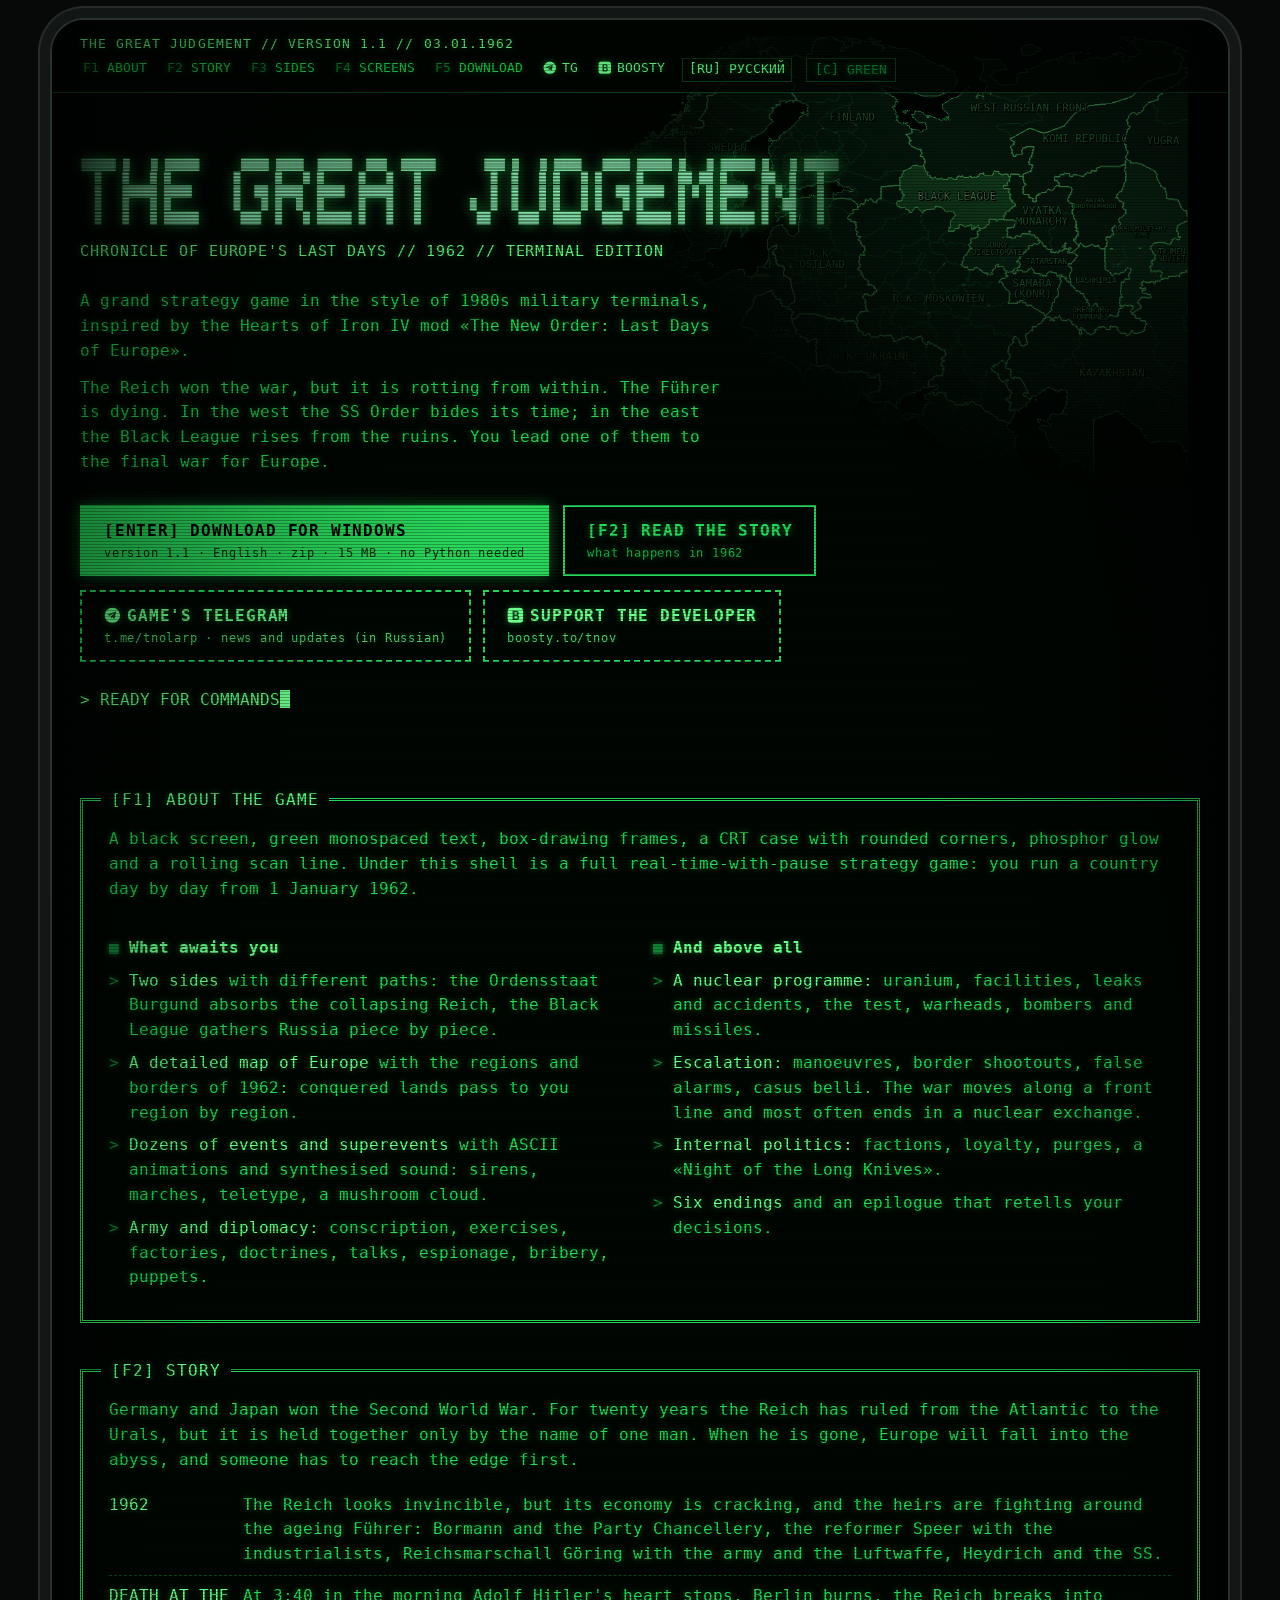
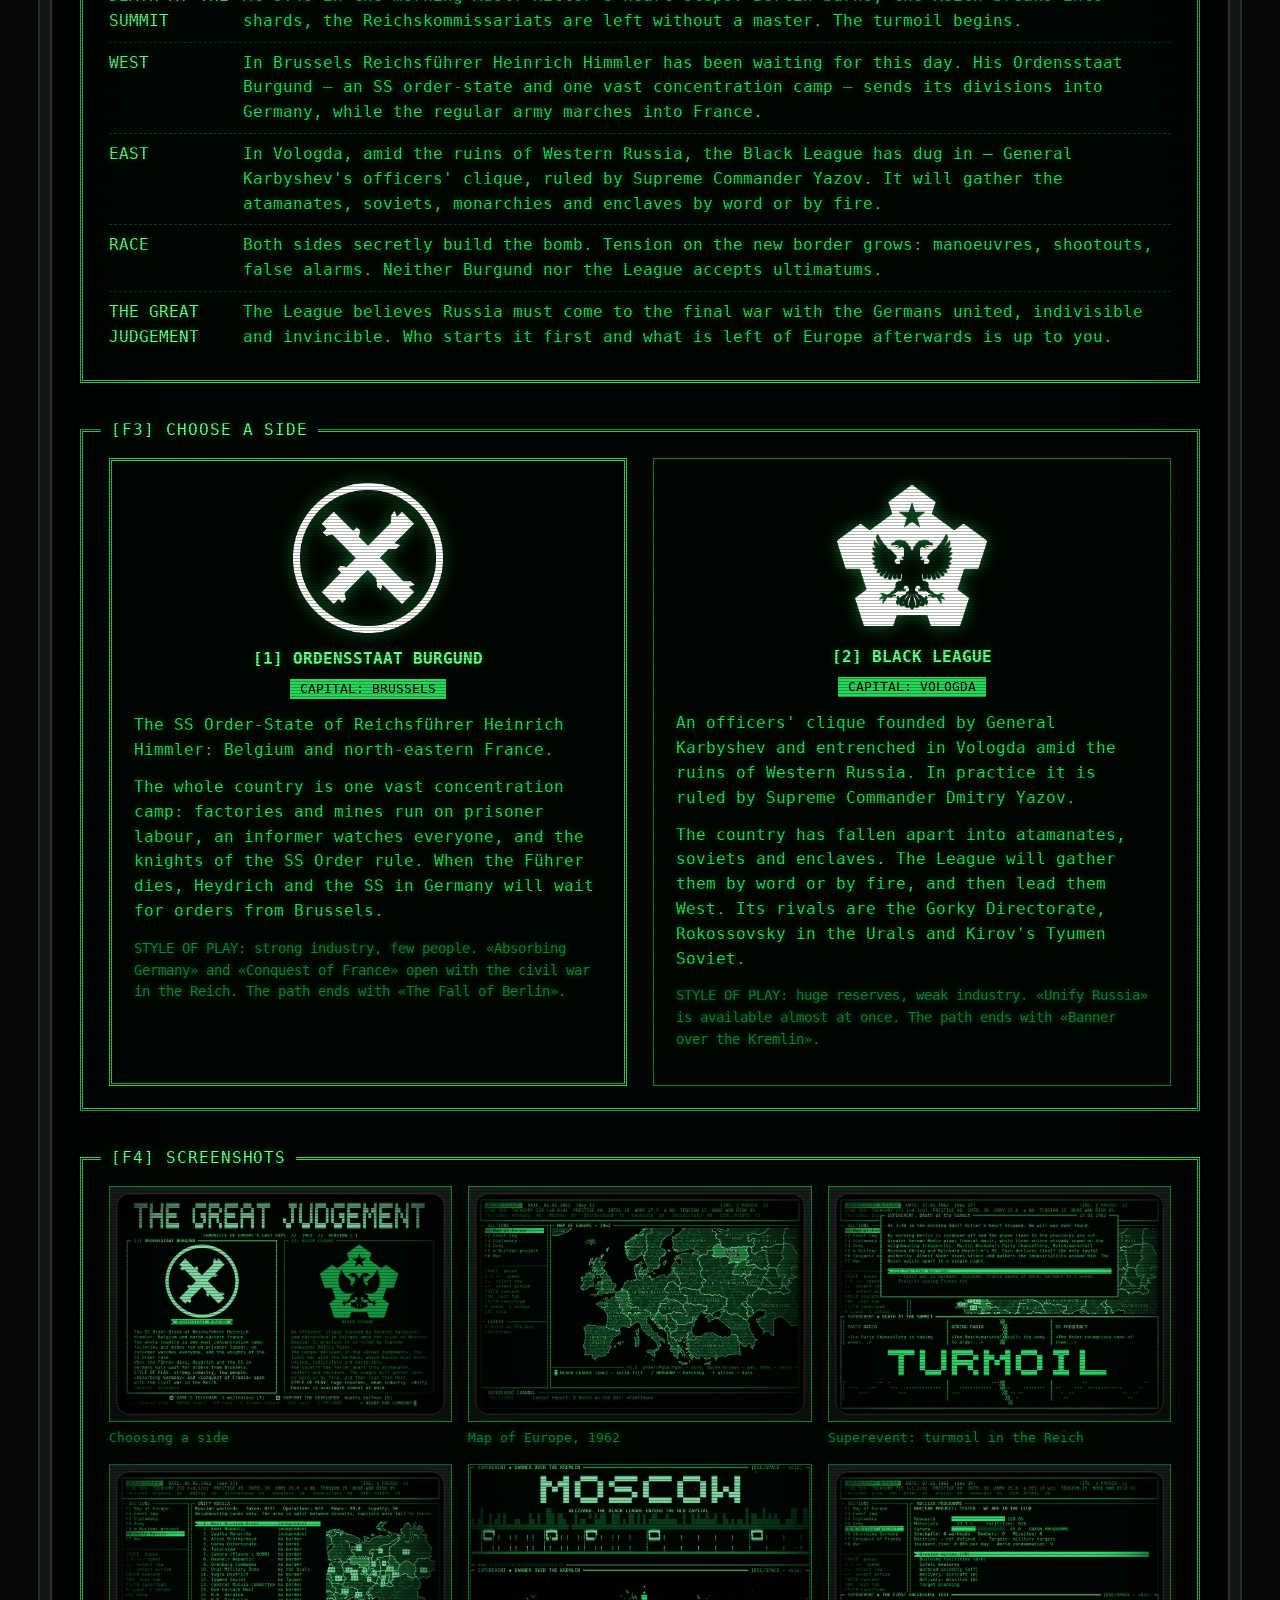
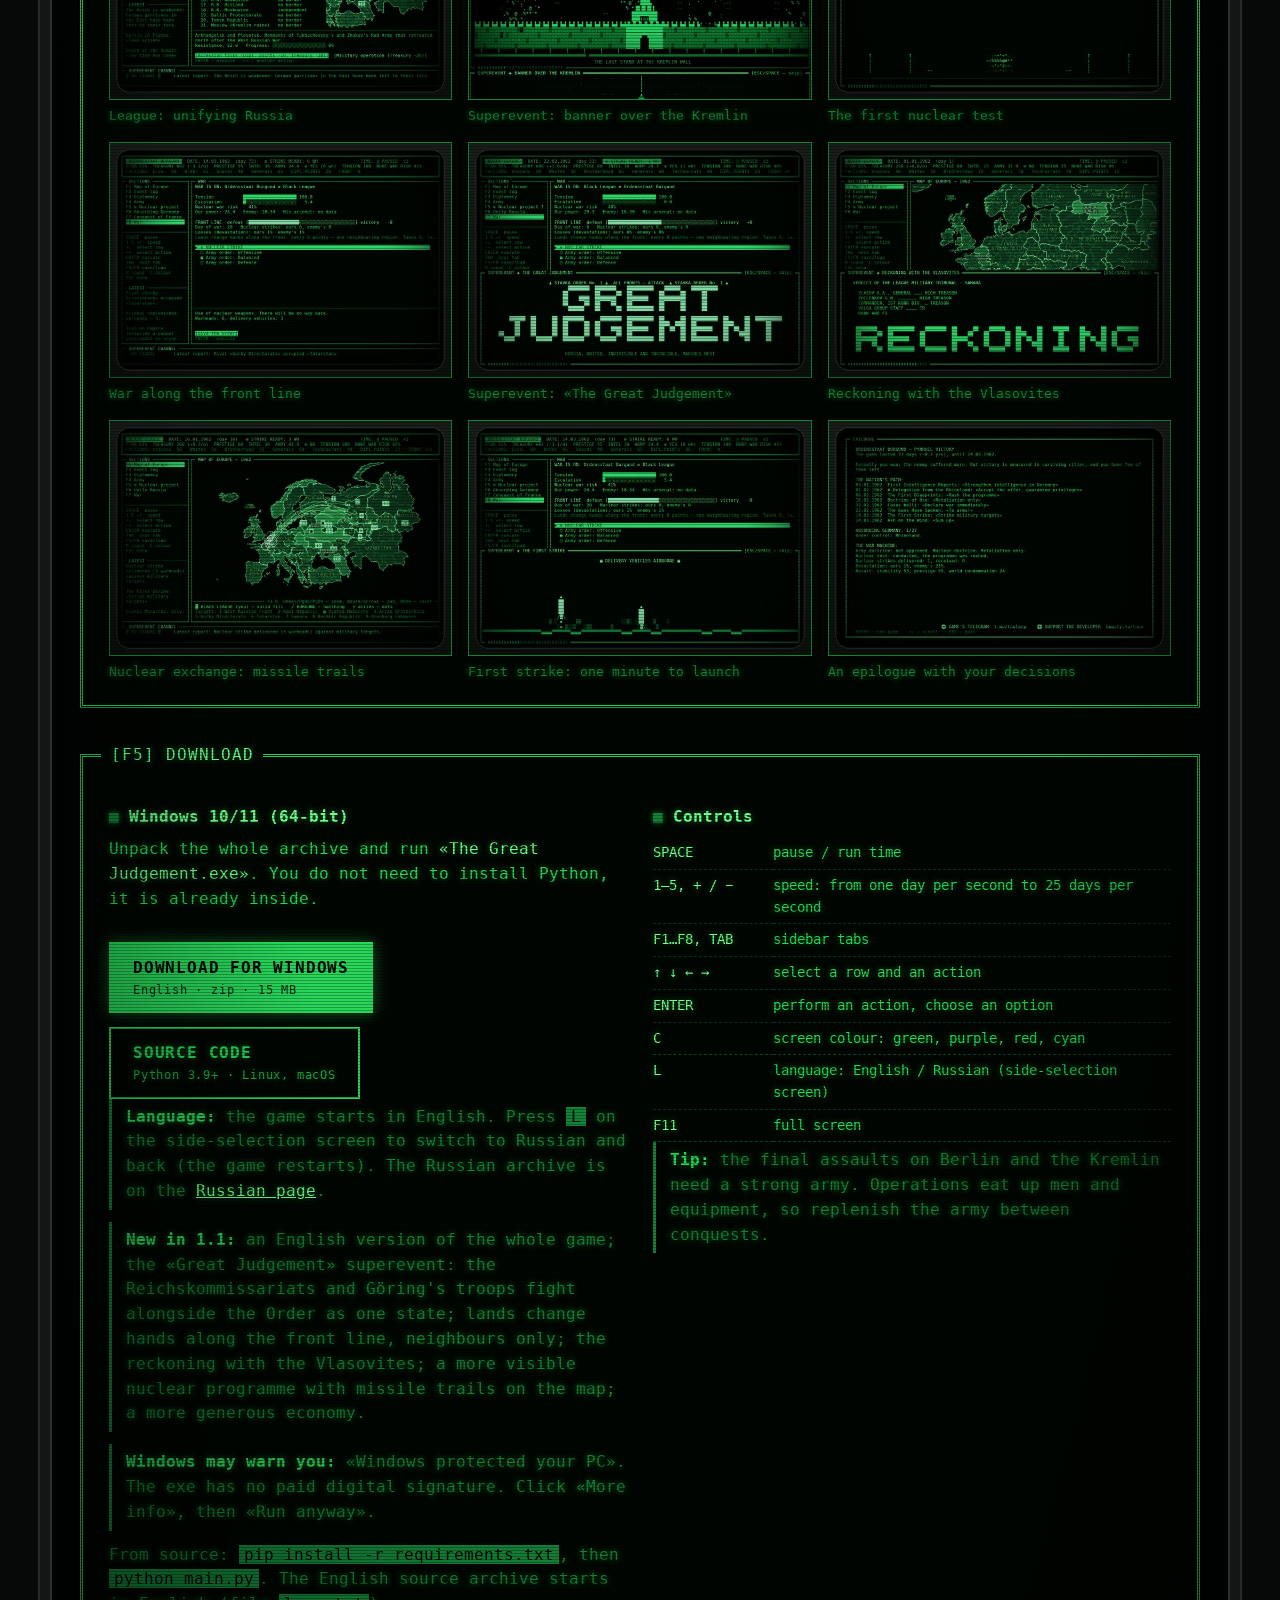
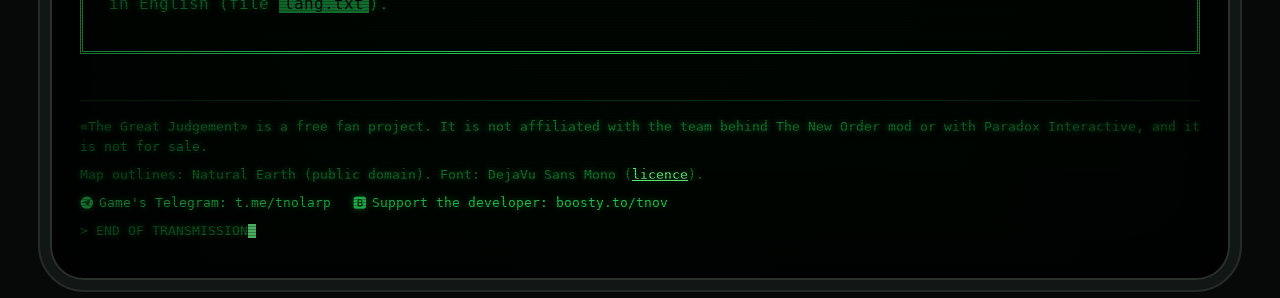
==== en/index.html @ b4dd10b9 "Английская версия 1.1: страница /en/, архивы The Great Judgement, переключатель RU/EN Co-Authored-By" ====
<!doctype html>
<html lang="en">
<head>
<meta charset="utf-8">
<meta name="viewport" content="width=device-width, initial-scale=1">
<title>The Great Judgement — a strategy game inspired by TNO</title>
<meta name="description" content="«The Great Judgement» is a free grand strategy game in the style of 1980s military terminals, inspired by the mod The New Order. 1962: the Ordensstaat Burgund against the Black League.">
<meta property="og:title" content="The Great Judgement — chronicle of Europe's last days">
<meta property="og:description" content="A free terminal strategy game inspired by TNO: Burgund against the Black League, civil war in the Reich, a nuclear race, 6 endings.">
<meta property="og:image" content="img/shots/select.jpg">
<meta name="theme-color" content="#000602">
<link rel="alternate" hreflang="ru" href="https://velikiy-sud.github.io/">
<link rel="alternate" hreflang="en" href="https://velikiy-sud.github.io/en/">
<link rel="icon" type="image/png" href="../img/icon.png">
<link rel="preload" href="../fonts/DejaVuSansMono.woff2" as="font" type="font/woff2" crossorigin>
<link rel="stylesheet" href="../style.css">
</head>
<body>
<div class="crt">

  <figure class="map-corner" aria-hidden="true">
    <img src="img/europe.png" alt="" width="1100" height="820">
  </figure>

  <header class="status">
    <span class="left">THE GREAT JUDGEMENT // VERSION 1.1 // <span id="clock">01.01.1962</span></span>
    <nav>
      <a href="#about"><b>F1</b> ABOUT</a>
      <a href="#story"><b>F2</b> STORY</a>
      <a href="#sides"><b>F3</b> SIDES</a>
      <a href="#shots"><b>F4</b> SCREENS</a>
      <a href="#download"><b>F5</b> DOWNLOAD</a>
      <a class="social" href="https://t.me/tnolarp" target="_blank" rel="noopener"><svg class="ico" viewBox="0 0 24 24" aria-hidden="true"><path fill="currentColor" d="M12 1a11 11 0 1 0 0 22 11 11 0 0 0 0-22Zm5.1 6.6-1.8 8.6c-.1.6-.5.8-1 .5l-2.8-2.1-1.3 1.3c-.2.2-.3.3-.6.3l.2-2.9 5.3-4.8c.2-.2 0-.3-.3-.1l-6.6 4.1-2.8-.9c-.6-.2-.6-.6.1-.9l11-4.2c.5-.2 1 .1.6 1.1Z"/></svg>TG</a>
      <a class="social" href="https://boosty.to/tnov" target="_blank" rel="noopener"><svg class="ico" viewBox="0 0 24 24" aria-hidden="true"><path fill="currentColor" fill-rule="evenodd" d="M6 1h12a5 5 0 0 1 5 5v12a5 5 0 0 1-5 5H6a5 5 0 0 1-5-5V6a5 5 0 0 1 5-5Zm2 4.5v13h5.2c2.6 0 4.3-1.4 4.3-3.6 0-1.6-.9-2.7-2.4-3.1 1.1-.5 1.8-1.5 1.8-2.8 0-2.1-1.6-3.5-4.1-3.5H8Zm2.6 2.1h2.1c1.2 0 1.9.6 1.9 1.6s-.7 1.6-1.9 1.6h-2.1V7.6Zm0 5.2h2.4c1.4 0 2.1.6 2.1 1.8s-.8 1.8-2.1 1.8h-2.4v-3.6Z"/></svg>BOOSTY</a>
      <a class="lang" href="../" hreflang="ru" lang="ru">[RU] РУССКИЙ</a>
      <button class="theme-btn" id="theme" type="button" title="Phosphor colour (C key)">[C] GREEN</button>
    </nav>
  </header>

  <main>
    <section class="hero">
      <h1><img class="logo-en" src="img/logo.png" alt="THE GREAT JUDGEMENT" width="1094" height="99"></h1>
      <div class="sub">CHRONICLE OF EUROPE'S LAST DAYS // 1962 // TERMINAL EDITION</div>
      <p>A grand strategy game in the style of 1980s military terminals, inspired by the Hearts of Iron IV mod «The New Order: Last Days of Europe».</p>
      <p>The Reich won the war, but it is rotting from within. The Führer is dying. In the west the SS Order bides its time; in the east the Black League rises from the ruins. You lead one of them to the final war for Europe.</p>
      <div class="actions">
        <a class="btn" href="../download/the-great-judgement-1.1-windows.zip">[ENTER] DOWNLOAD FOR WINDOWS<small>version 1.1 · English · zip · 15 MB · no Python needed</small></a>
        <a class="btn ghost" href="#story">[F2] READ THE STORY<small>what happens in 1962</small></a>
      </div>
      <div class="links">
        <a class="btn link" href="https://t.me/tnolarp" target="_blank" rel="noopener"><svg class="ico" viewBox="0 0 24 24" aria-hidden="true"><path fill="currentColor" d="M12 1a11 11 0 1 0 0 22 11 11 0 0 0 0-22Zm5.1 6.6-1.8 8.6c-.1.6-.5.8-1 .5l-2.8-2.1-1.3 1.3c-.2.2-.3.3-.6.3l.2-2.9 5.3-4.8c.2-.2 0-.3-.3-.1l-6.6 4.1-2.8-.9c-.6-.2-.6-.6.1-.9l11-4.2c.5-.2 1 .1.6 1.1Z"/></svg>GAME'S TELEGRAM<small>t.me/tnolarp · news and updates (in Russian)</small></a>
        <a class="btn link" href="https://boosty.to/tnov" target="_blank" rel="noopener"><svg class="ico" viewBox="0 0 24 24" aria-hidden="true"><path fill="currentColor" fill-rule="evenodd" d="M6 1h12a5 5 0 0 1 5 5v12a5 5 0 0 1-5 5H6a5 5 0 0 1-5-5V6a5 5 0 0 1 5-5Zm2 4.5v13h5.2c2.6 0 4.3-1.4 4.3-3.6 0-1.6-.9-2.7-2.4-3.1 1.1-.5 1.8-1.5 1.8-2.8 0-2.1-1.6-3.5-4.1-3.5H8Zm2.6 2.1h2.1c1.2 0 1.9.6 1.9 1.6s-.7 1.6-1.9 1.6h-2.1V7.6Zm0 5.2h2.4c1.4 0 2.1.6 2.1 1.8s-.8 1.8-2.1 1.8h-2.4v-3.6Z"/></svg>SUPPORT THE DEVELOPER<small>boosty.to/tnov</small></a>
      </div>
      <div class="prompt">&gt; READY FOR COMMANDS<span class="cursor"></span></div>
    </section>

    <section class="win" id="about">
      <h2>[F1] ABOUT THE GAME</h2>
      <p>A black screen, green monospaced text, box-drawing frames, a CRT case with rounded corners, phosphor glow and a rolling scan line. Under this shell is a full real-time-with-pause strategy game: you run a country day by day from 1 January 1962.</p>
      <div class="cols">
        <div>
          <h3>What awaits you</h3>
          <ul class="term">
            <li><span class="bright">Two sides</span> with different paths: the Ordensstaat Burgund absorbs the collapsing Reich, the Black League gathers Russia piece by piece.</li>
            <li><span class="bright">A detailed map of Europe</span> with the regions and borders of 1962: conquered lands pass to you region by region.</li>
            <li><span class="bright">Dozens of events and superevents</span> with ASCII animations and synthesised sound: sirens, marches, teletype, a mushroom cloud.</li>
            <li><span class="bright">Army and diplomacy:</span> conscription, exercises, factories, doctrines, talks, espionage, bribery, puppets.</li>
          </ul>
        </div>
        <div>
          <h3>And above all</h3>
          <ul class="term">
            <li><span class="bright">A nuclear programme:</span> uranium, facilities, leaks and accidents, the test, warheads, bombers and missiles.</li>
            <li><span class="bright">Escalation:</span> manoeuvres, border shootouts, false alarms, casus belli. The war moves along a front line and most often ends in a nuclear exchange.</li>
            <li><span class="bright">Internal politics:</span> factions, loyalty, purges, a «Night of the Long Knives».</li>
            <li><span class="bright">Six endings</span> and an epilogue that retells your decisions.</li>
          </ul>
        </div>
      </div>
    </section>

    <section class="win" id="story">
      <h2>[F2] STORY</h2>
      <p>Germany and Japan won the Second World War. For twenty years the Reich has ruled from the Atlantic to the Urals, but it is held together only by the name of one man. When he is gone, Europe will fall into the abyss, and someone has to reach the edge first.</p>
      <ol class="chronicle">
        <li><time>1962</time><span>The Reich looks invincible, but its economy is cracking, and the heirs are fighting around the ageing Führer: Bormann and the Party Chancellery, the reformer Speer with the industrialists, Reichsmarschall Göring with the army and the Luftwaffe, Heydrich and the SS.</span></li>
        <li><time>DEATH AT THE SUMMIT</time><span>At 3:40 in the morning Adolf Hitler's heart stops. Berlin burns, the Reich breaks into shards, the Reichskommissariats are left without a master. The turmoil begins.</span></li>
        <li><time>WEST</time><span>In Brussels Reichsführer Heinrich Himmler has been waiting for this day. His Ordensstaat Burgund — an SS order-state and one vast concentration camp — sends its divisions into Germany, while the regular army marches into France.</span></li>
        <li><time>EAST</time><span>In Vologda, amid the ruins of Western Russia, the Black League has dug in — General Karbyshev's officers' clique, ruled by Supreme Commander Yazov. It will gather the atamanates, soviets, monarchies and enclaves by word or by fire.</span></li>
        <li><time>RACE</time><span>Both sides secretly build the bomb. Tension on the new border grows: manoeuvres, shootouts, false alarms. Neither Burgund nor the League accepts ultimatums.</span></li>
        <li><time>THE GREAT JUDGEMENT</time><span>The League believes Russia must come to the final war with the Germans united, indivisible and invincible. Who starts it first and what is left of Europe afterwards is up to you.</span></li>
      </ol>
    </section>

    <section class="win" id="sides">
      <h2>[F3] CHOOSE A SIDE</h2>
      <div class="cols">
        <article class="side burgundy">
          <img src="../img/burgundy.png" alt="Emblem of the Ordensstaat Burgund" width="150" height="150">
          <h3>[1] ORDENSSTAAT BURGUND</h3>
          <span class="tag">CAPITAL: BRUSSELS</span>
          <p>The SS Order-State of Reichsführer Heinrich Himmler: Belgium and north-eastern France.</p>
          <p>The whole country is one vast concentration camp: factories and mines run on prisoner labour, an informer watches everyone, and the knights of the SS Order rule. When the Führer dies, Heydrich and the SS in Germany will wait for orders from Brussels.</p>
          <p class="meta">STYLE OF PLAY: strong industry, few people. «Absorbing Germany» and «Conquest of France» open with the civil war in the Reich. The path ends with «The Fall of Berlin».</p>
        </article>
        <article class="side league">
          <img src="../img/league.png" alt="Emblem of the Black League" width="150" height="150">
          <h3>[2] BLACK LEAGUE</h3>
          <span class="tag">CAPITAL: VOLOGDA</span>
          <p>An officers' clique founded by General Karbyshev and entrenched in Vologda amid the ruins of Western Russia. In practice it is ruled by Supreme Commander Dmitry Yazov.</p>
          <p>The country has fallen apart into atamanates, soviets and enclaves. The League will gather them by word or by fire, and then lead them West. Its rivals are the Gorky Directorate, Rokossovsky in the Urals and Kirov's Tyumen Soviet.</p>
          <p class="meta">STYLE OF PLAY: huge reserves, weak industry. «Unify Russia» is available almost at once. The path ends with «Banner over the Kremlin».</p>
        </article>
      </div>
    </section>

    <section class="win" id="shots">
      <h2>[F4] SCREENSHOTS</h2>
      <div class="gallery">
        <figure><a href="img/shots/select.jpg"><img src="img/shots/select_s.jpg" alt="Side selection screen" loading="lazy" width="640" height="439"></a><figcaption>Choosing a side</figcaption></figure>
        <figure><a href="img/shots/map.jpg"><img src="img/shots/map_s.jpg" alt="Map of Europe, 1962" loading="lazy" width="640" height="439"></a><figcaption>Map of Europe, 1962</figcaption></figure>
        <figure><a href="img/shots/smuta.jpg"><img src="img/shots/smuta_s.jpg" alt="Superevent «Death at the Summit»" loading="lazy" width="640" height="439"></a><figcaption>Superevent: turmoil in the Reich</figcaption></figure>
        <figure><a href="img/shots/unification.jpg"><img src="img/shots/unification_s.jpg" alt="Unifying Russia" loading="lazy" width="640" height="439"></a><figcaption>League: unifying Russia</figcaption></figure>
        <figure><a href="img/shots/kremlin.jpg"><img src="img/shots/kremlin_s.jpg" alt="Superevent «Banner over the Kremlin»" loading="lazy" width="640" height="965"></a><figcaption>Superevent: banner over the Kremlin</figcaption></figure>
        <figure><a href="img/shots/nuke.jpg"><img src="img/shots/nuke_s.jpg" alt="Nuclear test" loading="lazy" width="640" height="439"></a><figcaption>The first nuclear test</figcaption></figure>
        <figure><a href="img/shots/front.jpg"><img src="img/shots/front_s.jpg" alt="War along the front line" loading="lazy" width="640" height="439"></a><figcaption>War along the front line</figcaption></figure>
        <figure><a href="img/shots/judgement.jpg"><img src="img/shots/judgement_s.jpg" alt="Superevent «The Great Judgement»" loading="lazy" width="640" height="439"></a><figcaption>Superevent: «The Great Judgement»</figcaption></figure>
        <figure><a href="img/shots/vlasov.jpg"><img src="img/shots/vlasov_s.jpg" alt="Reckoning with the Vlasovites" loading="lazy" width="640" height="439"></a><figcaption>Reckoning with the Vlasovites</figcaption></figure>
        <figure><a href="img/shots/trails.jpg"><img src="img/shots/trails_s.jpg" alt="Missile trails on the map" loading="lazy" width="640" height="439"></a><figcaption>Nuclear exchange: missile trails</figcaption></figure>
        <figure><a href="img/shots/launch.jpg"><img src="img/shots/launch_s.jpg" alt="Countdown before launch" loading="lazy" width="640" height="439"></a><figcaption>First strike: one minute to launch</figcaption></figure>
        <figure><a href="img/shots/epilogue.jpg"><img src="img/shots/epilogue_s.jpg" alt="Epilogue of a game" loading="lazy" width="640" height="439"></a><figcaption>An epilogue with your decisions</figcaption></figure>
      </div>
    </section>

    <section class="win" id="download">
      <h2>[F5] DOWNLOAD</h2>
      <div class="cols">
        <div>
          <h3>Windows 10/11 (64-bit)</h3>
          <p>Unpack the whole archive and run <span class="bright">«The Great Judgement.exe»</span>. You do not need to install Python, it is already inside.</p>
          <div class="actions">
            <a class="btn" href="../download/the-great-judgement-1.1-windows.zip">DOWNLOAD FOR WINDOWS<small>English · zip · 15 MB</small></a>
            <a class="btn ghost" href="../download/the-great-judgement-1.1-source.zip">SOURCE CODE<small>Python 3.9+ · Linux, macOS</small></a>
          </div>
          <p class="note"><b>Language:</b> the game starts in English. Press <kbd>L</kbd> on the side-selection screen to switch to Russian and back (the game restarts). The Russian archive is on the <a href="../#download" hreflang="ru">Russian page</a>.</p>
          <p class="note"><b>New in 1.1:</b> an English version of the whole game; the «Great Judgement» superevent: the Reichskommissariats and Göring's troops fight alongside the Order as one state; lands change hands along the front line, neighbours only; the reckoning with the Vlasovites; a more visible nuclear programme with missile trails on the map; a more generous economy.</p>
          <p class="note"><b>Windows may warn you:</b> «Windows protected your PC». The exe has no paid digital signature. Click «More info», then «Run anyway».</p>
          <p class="dim">From source: <kbd>pip install -r requirements.txt</kbd>, then <kbd>python main.py</kbd>. The English source archive starts in English (file <kbd>lang.txt</kbd>).</p>
        </div>
        <div>
          <h3>Controls</h3>
          <table class="keys">
            <tr><td>SPACE</td><td>pause / run time</td></tr>
            <tr><td>1–5, + / −</td><td>speed: from one day per second to 25 days per second</td></tr>
            <tr><td>F1…F8, TAB</td><td>sidebar tabs</td></tr>
            <tr><td>↑ ↓  ← →</td><td>select a row and an action</td></tr>
            <tr><td>ENTER</td><td>perform an action, choose an option</td></tr>
            <tr><td>C</td><td>screen colour: green, purple, red, cyan</td></tr>
            <tr><td>L</td><td>language: English / Russian (side-selection screen)</td></tr>
            <tr><td>F11</td><td>full screen</td></tr>
          </table>
          <p class="note"><b>Tip:</b> the final assaults on Berlin and the Kremlin need a strong army. Operations eat up men and equipment, so replenish the army between conquests.</p>
        </div>
      </div>
    </section>
  </main>

  <footer>
    <p>«The Great Judgement» is a free fan project. It is not affiliated with the team behind The New Order mod or with Paradox Interactive, and it is not for sale.</p>
    <p>Map outlines: Natural Earth (public domain). Font: DejaVu Sans Mono (<a href="../fonts/LICENSE-DejaVu.txt">licence</a>).</p>
    <p class="foot-links"><a class="social" href="https://t.me/tnolarp" target="_blank" rel="noopener"><svg class="ico" viewBox="0 0 24 24" aria-hidden="true"><path fill="currentColor" d="M12 1a11 11 0 1 0 0 22 11 11 0 0 0 0-22Zm5.1 6.6-1.8 8.6c-.1.6-.5.8-1 .5l-2.8-2.1-1.3 1.3c-.2.2-.3.3-.6.3l.2-2.9 5.3-4.8c.2-.2 0-.3-.3-.1l-6.6 4.1-2.8-.9c-.6-.2-.6-.6.1-.9l11-4.2c.5-.2 1 .1.6 1.1Z"/></svg>Game's Telegram: t.me/tnolarp</a> <a class="social" href="https://boosty.to/tnov" target="_blank" rel="noopener"><svg class="ico" viewBox="0 0 24 24" aria-hidden="true"><path fill="currentColor" fill-rule="evenodd" d="M6 1h12a5 5 0 0 1 5 5v12a5 5 0 0 1-5 5H6a5 5 0 0 1-5-5V6a5 5 0 0 1 5-5Zm2 4.5v13h5.2c2.6 0 4.3-1.4 4.3-3.6 0-1.6-.9-2.7-2.4-3.1 1.1-.5 1.8-1.5 1.8-2.8 0-2.1-1.6-3.5-4.1-3.5H8Zm2.6 2.1h2.1c1.2 0 1.9.6 1.9 1.6s-.7 1.6-1.9 1.6h-2.1V7.6Zm0 5.2h2.4c1.4 0 2.1.6 2.1 1.8s-.8 1.8-2.1 1.8h-2.4v-3.6Z"/></svg>Support the developer: boosty.to/tnov</a></p>
    <p>&gt; END OF TRANSMISSION<span class="cursor"></span></p>
  </footer>
</div>

<dialog class="viewer" id="viewer"><button type="button" id="viewer-close">[ESC] CLOSE</button><img id="viewer-img" alt=""></dialog>

<script>
(function () {
  // Phosphor colour, like the C key in the game
  var themes = [["green", "GREEN"], ["purple", "PURPLE"], ["red", "RED"], ["blue", "CYAN"]];
  var btn = document.getElementById("theme");
  var i = 0;
  try { i = Math.max(0, themes.findIndex(function (t) { return t[0] === localStorage.getItem("theme"); })); } catch (e) {}
  function apply() {
    document.documentElement.setAttribute("data-theme", themes[i][0]);
    btn.textContent = "[C] " + themes[i][1];
    try { localStorage.setItem("theme", themes[i][0]); } catch (e) {}
  }
  function next() { i = (i + 1) % themes.length; apply(); }
  apply();
  btn.addEventListener("click", next);
  document.addEventListener("keydown", function (e) {
    if (e.ctrlKey || e.metaKey || e.altKey || /input|textarea/i.test(e.target.tagName)) return;
    if (e.code === "KeyC") next();
  });

  // Game clock in the status bar: one day per second, like speed 1
  var clock = document.getElementById("clock");
  var d = new Date(1962, 0, 1);
  setInterval(function () {
    d.setDate(d.getDate() + 1);
    clock.textContent = String(d.getDate()).padStart(2, "0") + "." + String(d.getMonth() + 1).padStart(2, "0") + "." + d.getFullYear();
  }, 1000);

  // Screenshot viewer
  var dlg = document.getElementById("viewer");
  var img = document.getElementById("viewer-img");
  if (dlg.showModal) {
    document.querySelectorAll(".gallery a").forEach(function (a) {
      a.addEventListener("click", function (e) {
        e.preventDefault();
        img.src = a.getAttribute("href");
        img.alt = a.querySelector("img").alt;
        dlg.showModal();
      });
    });
    document.getElementById("viewer-close").addEventListener("click", function () { dlg.close(); });
    dlg.addEventListener("click", function (e) { if (e.target === dlg) dlg.close(); });
  }
})();
</script>
</body>
</html>
---- style.css ----
/* Великий суд — сайт в стиле терминала игры. Цвета взяты из game/config.py */
@font-face {
  font-family: "DejaVu Sans Mono";
  src: url("fonts/DejaVuSansMono.woff2") format("woff2");
  font-weight: 400;
  font-display: swap;
}
@font-face {
  font-family: "DejaVu Sans Mono";
  src: url("fonts/DejaVuSansMono-Bold.woff2") format("woff2");
  font-weight: 700;
  font-display: swap;
}

:root {
  --bg: rgb(0, 6, 2);
  --bright: rgb(110, 255, 140);
  --normal: rgb(40, 215, 90);
  --dim: rgb(20, 130, 55);
  --faint: rgb(8, 65, 28);
  --bezel: #121614;
  --glow: 0 0 6px rgba(40, 215, 90, .55);
  color-scheme: dark;
}

/* Цвет люминофора, как клавиша C в игре: перекрашиваем весь кадр */
html[data-theme="purple"] { filter: hue-rotate(140deg) saturate(1.1); }
html[data-theme="red"]    { filter: hue-rotate(-125deg) saturate(1.2); }
html[data-theme="blue"]   { filter: hue-rotate(55deg) brightness(1.05); }
/* просмотрщик кадров рисуется в верхнем слое и не наследует фильтр страницы: повторяем его */
html[data-theme="purple"] dialog.viewer { filter: hue-rotate(140deg) saturate(1.1); }
html[data-theme="red"] dialog.viewer    { filter: hue-rotate(-125deg) saturate(1.2); }
html[data-theme="blue"] dialog.viewer   { filter: hue-rotate(55deg) brightness(1.05); }

* { box-sizing: border-box; }

html { background: #070908; scroll-behavior: smooth; }

body {
  margin: 0;
  background: #070908;
  color: var(--normal);
  font: 16px/1.55 "DejaVu Sans Mono", "Consolas", monospace;
  text-shadow: var(--glow);
  overflow-x: hidden;
}

::selection { background: var(--normal); color: var(--bg); text-shadow: none; }

a { color: var(--bright); }
a:hover { background: var(--normal); color: var(--bg); text-shadow: none; }

/* ---------- корпус кинескопа ---------- */
.crt {
  position: relative;
  max-width: 1180px;
  margin: 18px auto;
  padding: 0 28px 28px;
  background: var(--bg);
  border: 2px solid #2a302c;
  border-radius: 34px;
  box-shadow: 0 0 0 10px var(--bezel), 0 0 0 12px #262b28, inset 0 0 90px rgba(0, 0, 0, .9);
  overflow: hidden;
  isolation: isolate;
}

/* скан-линии, виньетка и бегущая полоса развёртки */
.crt::before {
  content: "";
  position: absolute;
  inset: 0;
  pointer-events: none;
  z-index: 50;
  background:
    repeating-linear-gradient(to bottom, rgba(0, 0, 0, 0) 0 2px, rgba(0, 0, 0, .28) 2px 3px),
    radial-gradient(ellipse at center, rgba(0, 0, 0, 0) 60%, rgba(0, 0, 0, .55) 100%);
}
.crt::after {
  content: "";
  position: absolute;
  left: 0; right: 0;
  height: 140px;
  top: -140px;
  pointer-events: none;
  z-index: 51;
  background: linear-gradient(to bottom, rgba(110, 255, 140, 0), rgba(110, 255, 140, .05), rgba(110, 255, 140, 0));
  animation: sweep 7s linear infinite;
}
@keyframes sweep { to { top: 100%; } }

/* ---------- карта Европы в углу ---------- */
.map-corner {
  position: absolute;
  top: 0;
  right: 0;
  width: min(62%, 720px);
  z-index: -1;
  opacity: .62;
  pointer-events: none;
  -webkit-mask-image: radial-gradient(ellipse 85% 85% at 100% 0%, #000 45%, transparent 100%);
          mask-image: radial-gradient(ellipse 85% 85% at 100% 0%, #000 45%, transparent 100%);
}
.map-corner img { display: block; width: 100%; height: auto; }

/* ---------- верхняя строка состояния ---------- */
.status {
  display: flex;
  flex-wrap: wrap;
  gap: 4px 18px;
  align-items: center;
  justify-content: space-between;
  margin: 0 -28px;
  padding: 14px 28px 10px;
  border-bottom: 1px solid var(--faint);
  background: rgba(0, 6, 2, .82);
  font-size: 13px;
  position: sticky;
  top: 0;
  z-index: 40;
}
.status .left { color: var(--bright); letter-spacing: .08em; }
.status nav { display: flex; flex-wrap: wrap; gap: 2px 14px; }
.status nav a { color: var(--normal); text-decoration: none; padding: 0 3px; }
.status nav a b { color: var(--dim); font-weight: 400; }
.status nav a:hover b { color: var(--bg); }
.theme-btn {
  font: inherit;
  color: var(--dim);
  background: none;
  border: 1px solid var(--faint);
  padding: 1px 8px;
  cursor: pointer;
  text-shadow: inherit;
}
.theme-btn:hover { color: var(--bg); background: var(--normal); }

/* ---------- шапка ---------- */
.hero { padding: 64px 0 40px; max-width: 760px; }
.hero h1 { margin: 0; line-height: 0; }
.hero h1 img {
  width: min(100%, 637px);
  height: auto;
  filter: drop-shadow(0 0 6px rgba(40, 215, 90, .6));
}
.hero .sub { color: var(--bright); letter-spacing: .06em; margin: 14px 0 26px; font-size: 15px; }
.hero p { margin: 0 0 12px; max-width: 64ch; }
.prompt { color: var(--bright); margin-top: 26px; }
.cursor { display: inline-block; width: .6em; height: 1.1em; vertical-align: -3px; background: var(--bright); animation: blink 1s steps(1) infinite; }
@keyframes blink { 50% { opacity: 0; } }

/* ---------- кнопки ---------- */
.actions { display: flex; flex-wrap: wrap; gap: 14px; margin-top: 30px; }
.btn {
  display: inline-block;
  padding: 12px 22px;
  border: 2px solid var(--normal);
  color: var(--bg);
  background: var(--normal);
  text-decoration: none;
  font-weight: 700;
  letter-spacing: .05em;
  text-shadow: none;
  box-shadow: 0 0 14px rgba(40, 215, 90, .45);
}
.btn small { display: block; font-weight: 400; font-size: 12px; opacity: .8; }
.btn:hover { background: var(--bright); border-color: var(--bright); color: var(--bg); }
.btn.ghost { background: transparent; color: var(--normal); box-shadow: none; text-shadow: var(--glow); }
.btn.ghost:hover { background: var(--normal); color: var(--bg); text-shadow: none; }

/* ---------- окна в рамке ---------- */
.win {
  position: relative;
  margin: 46px 0 0;
  padding: 26px 26px 22px;
  border: 3px double var(--normal);
  background: rgba(0, 6, 2, .88);
  scroll-margin-top: 70px;
}
.win > h2 {
  position: absolute;
  top: -0.85em;
  left: 18px;
  margin: 0;
  padding: 0 10px;
  font-size: 16px;
  font-weight: 400;
  color: var(--bright);
  background: var(--bg);
  letter-spacing: .06em;
}
.win h3 { margin: 22px 0 8px; font-size: 16px; color: var(--bright); }
.win h3::before { content: "■ "; color: var(--dim); }
.win p { margin: 0 0 12px; }
.dim { color: var(--dim); }
.bright { color: var(--bright); }

.cols { display: grid; grid-template-columns: 1fr 1fr; gap: 26px; }

ul.term { list-style: none; margin: 0; padding: 0; }
ul.term li { position: relative; padding-left: 2ch; margin-bottom: 8px; }
ul.term li::before { content: ">"; position: absolute; left: 0; color: var(--dim); }

/* сюжет: хроника по датам */
.chronicle { margin: 0; padding: 0; list-style: none; }
.chronicle li { display: grid; grid-template-columns: 12ch 1fr; gap: 14px; padding: 8px 0; border-bottom: 1px dashed var(--faint); }
.chronicle li:last-child { border-bottom: 0; }
.chronicle time { color: var(--bright); }

/* стороны */
.side { border: 1px solid var(--dim); padding: 22px; }
.side.burgundy { border-style: double; border-width: 3px; border-color: var(--normal); }
.side img { display: block; width: 150px; height: 150px; object-fit: contain; margin: 0 auto 14px; filter: drop-shadow(0 0 8px rgba(40, 215, 90, .5)); }
.side h3 { text-align: center; margin: 0 0 14px; }
.side h3::before { content: none; }
.side .tag { display: block; width: max-content; margin: -6px auto 14px; padding: 0 10px; background: var(--normal); color: var(--bg); text-shadow: none; font-size: 13px; }
.side .meta { color: var(--dim); font-size: 14px; margin-top: 14px; }

/* кадры */
.gallery { display: grid; grid-template-columns: repeat(3, 1fr); gap: 16px; }
.gallery figure { margin: 0; }
.gallery a { display: block; border: 1px solid var(--dim); line-height: 0; }
.gallery a:hover { border-color: var(--bright); background: none; box-shadow: 0 0 12px rgba(40, 215, 90, .5); }
.gallery img { width: 100%; height: auto; aspect-ratio: 1280 / 878; object-fit: cover; object-position: top; }
.gallery figcaption { font-size: 13px; color: var(--dim); margin-top: 6px; }

/* таблица управления */
table.keys { border-collapse: collapse; width: 100%; font-size: 14px; }
table.keys td { padding: 5px 10px 5px 0; border-bottom: 1px dashed var(--faint); vertical-align: top; }
table.keys td:first-child { color: var(--bright); white-space: nowrap; width: 15ch; }
kbd { font: inherit; color: var(--bg); background: var(--dim); padding: 0 5px; text-shadow: none; }

.note { border-left: 3px solid var(--dim); padding: 6px 0 6px 14px; margin: 16px 0; color: var(--dim); }
.note b { color: var(--normal); }

footer { margin-top: 46px; padding-top: 16px; border-top: 1px solid var(--faint); font-size: 13px; color: var(--dim); }
footer p { margin: 0 0 8px; }

/* просмотр кадра */
dialog.viewer { padding: 0; border: 3px double var(--normal); background: var(--bg); max-width: 96vw; max-height: 94vh; overflow: auto; }
dialog.viewer::backdrop { background: rgba(0, 0, 0, .85); }
dialog.viewer img { display: block; max-width: 100%; height: auto; }
dialog.viewer button { position: sticky; top: 0; float: right; font: inherit; background: var(--normal); color: var(--bg); border: 0; padding: 4px 12px; cursor: pointer; }

@media (prefers-reduced-motion: reduce) {
  .crt::after, .cursor { animation: none; }
  html { scroll-behavior: auto; }
}

/* ---------- телефон ---------- */
@media (max-width: 860px) {
  .cols { grid-template-columns: 1fr; }
  .gallery { grid-template-columns: 1fr 1fr; }
}
@media (max-width: 600px) {
  body { font-size: 15px; }
  .crt { margin: 0; padding: 0 16px 20px; border-radius: 0; border: 0; box-shadow: none; }
  .status { margin: 0 -16px; padding: 10px 16px 8px; font-size: 12px; }
  .status .left { width: 100%; }
  .map-corner { width: 100%; opacity: .32; }
  .hero { padding: 40px 0 20px; }
  .win { padding: 22px 14px 16px; }
  .win > h2 { left: 10px; font-size: 14px; }
  .gallery { grid-template-columns: 1fr; }
  .chronicle li { grid-template-columns: 1fr; gap: 2px; }
  .btn { width: 100%; text-align: center; }
}

/* ссылки: ТГ игры и Boosty */
.ico { width: 1.05em; height: 1.05em; vertical-align: -0.17em; margin-right: .4em; filter: drop-shadow(0 0 3px rgba(40, 215, 90, .55)); }
.status nav a.social { color: var(--bright); }
.links { display: flex; flex-wrap: wrap; gap: 12px; margin-top: 14px; }
.btn.link { background: transparent; color: var(--bright); box-shadow: none; border-style: dashed; text-shadow: var(--glow); }
.btn.link:hover { background: var(--bright); color: var(--bg); text-shadow: none; }
.btn.link:hover .ico { filter: none; }
.foot-links { display: flex; flex-wrap: wrap; gap: 6px 22px; }
.foot-links a { color: var(--normal); text-decoration: none; }
.foot-links a:hover { color: var(--bright); text-decoration: underline; }

/* ---------- переключатель языка ---------- */
.status nav a.lang { color: var(--bright); border: 1px solid var(--faint); padding: 0 6px; }
.status nav a.lang:hover { color: var(--bg); background: var(--normal); }
.hero h1 img.logo-en { width: min(100%, 760px); }
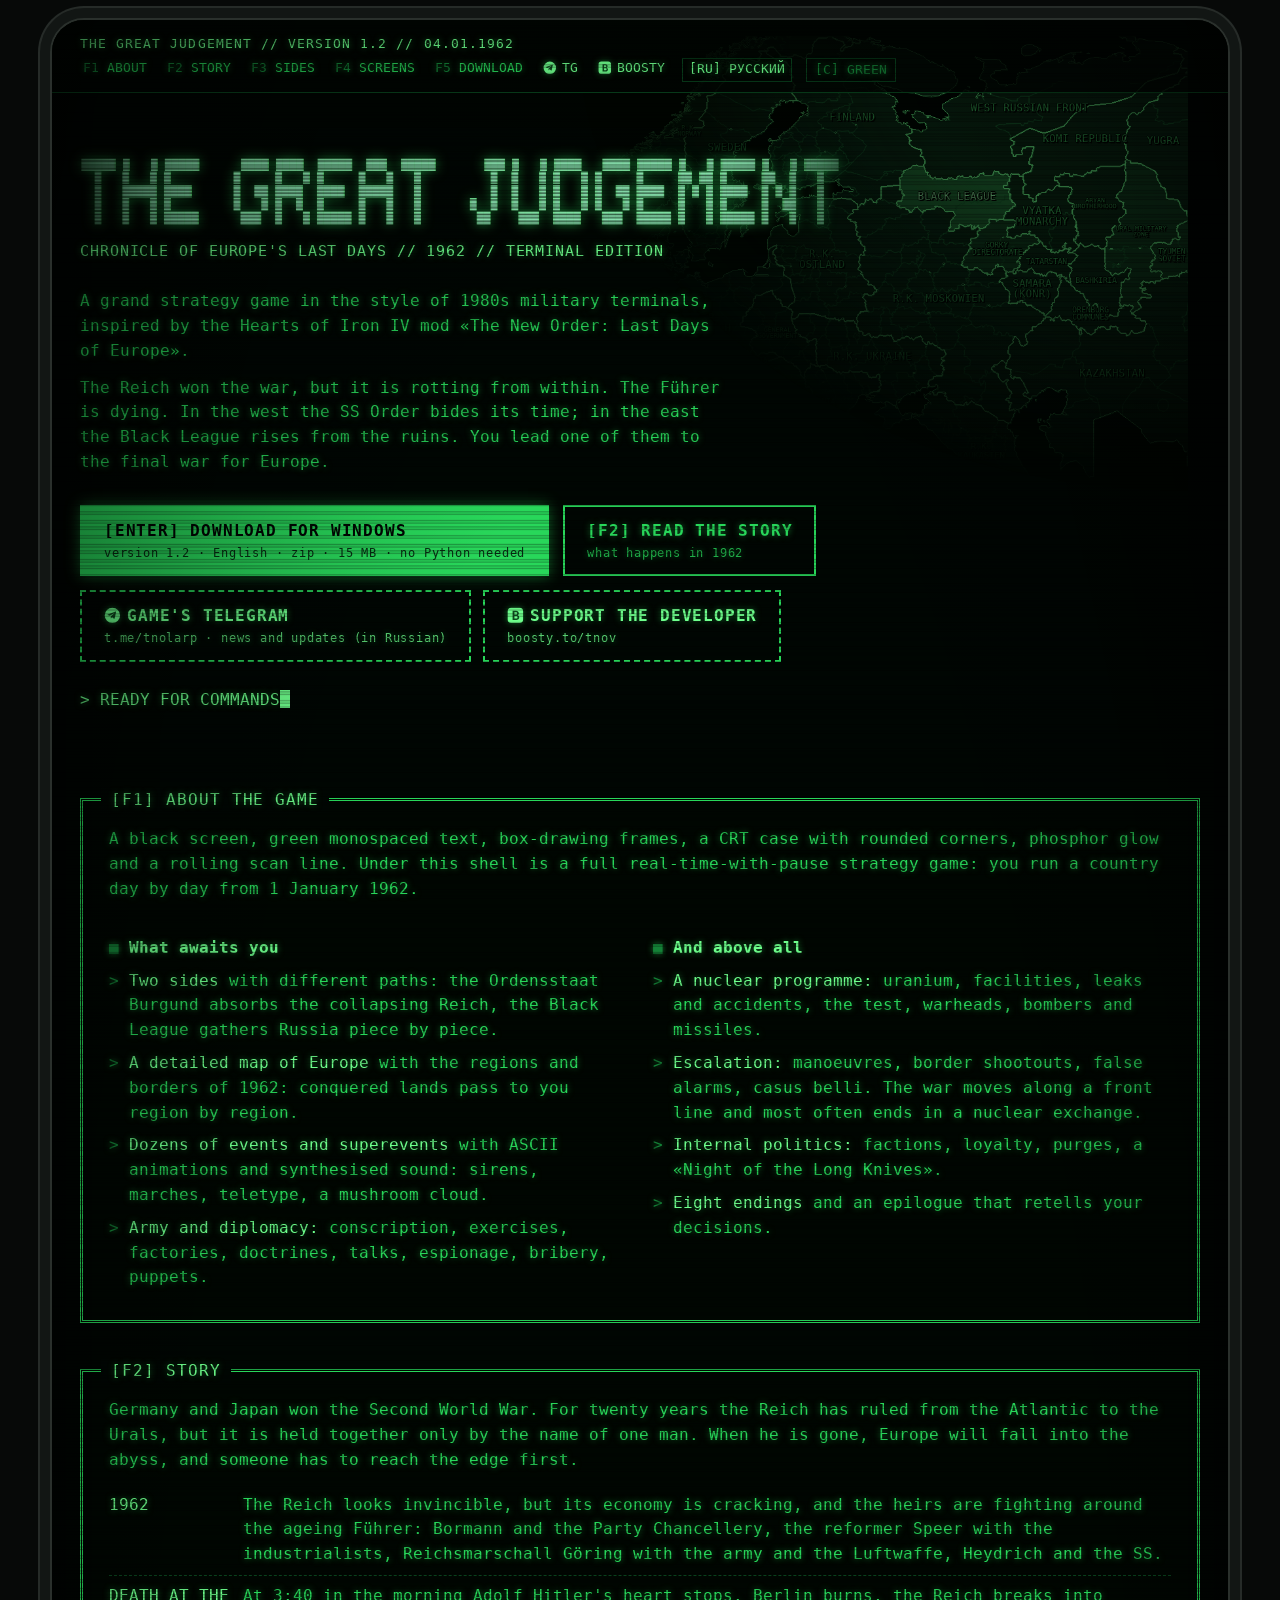
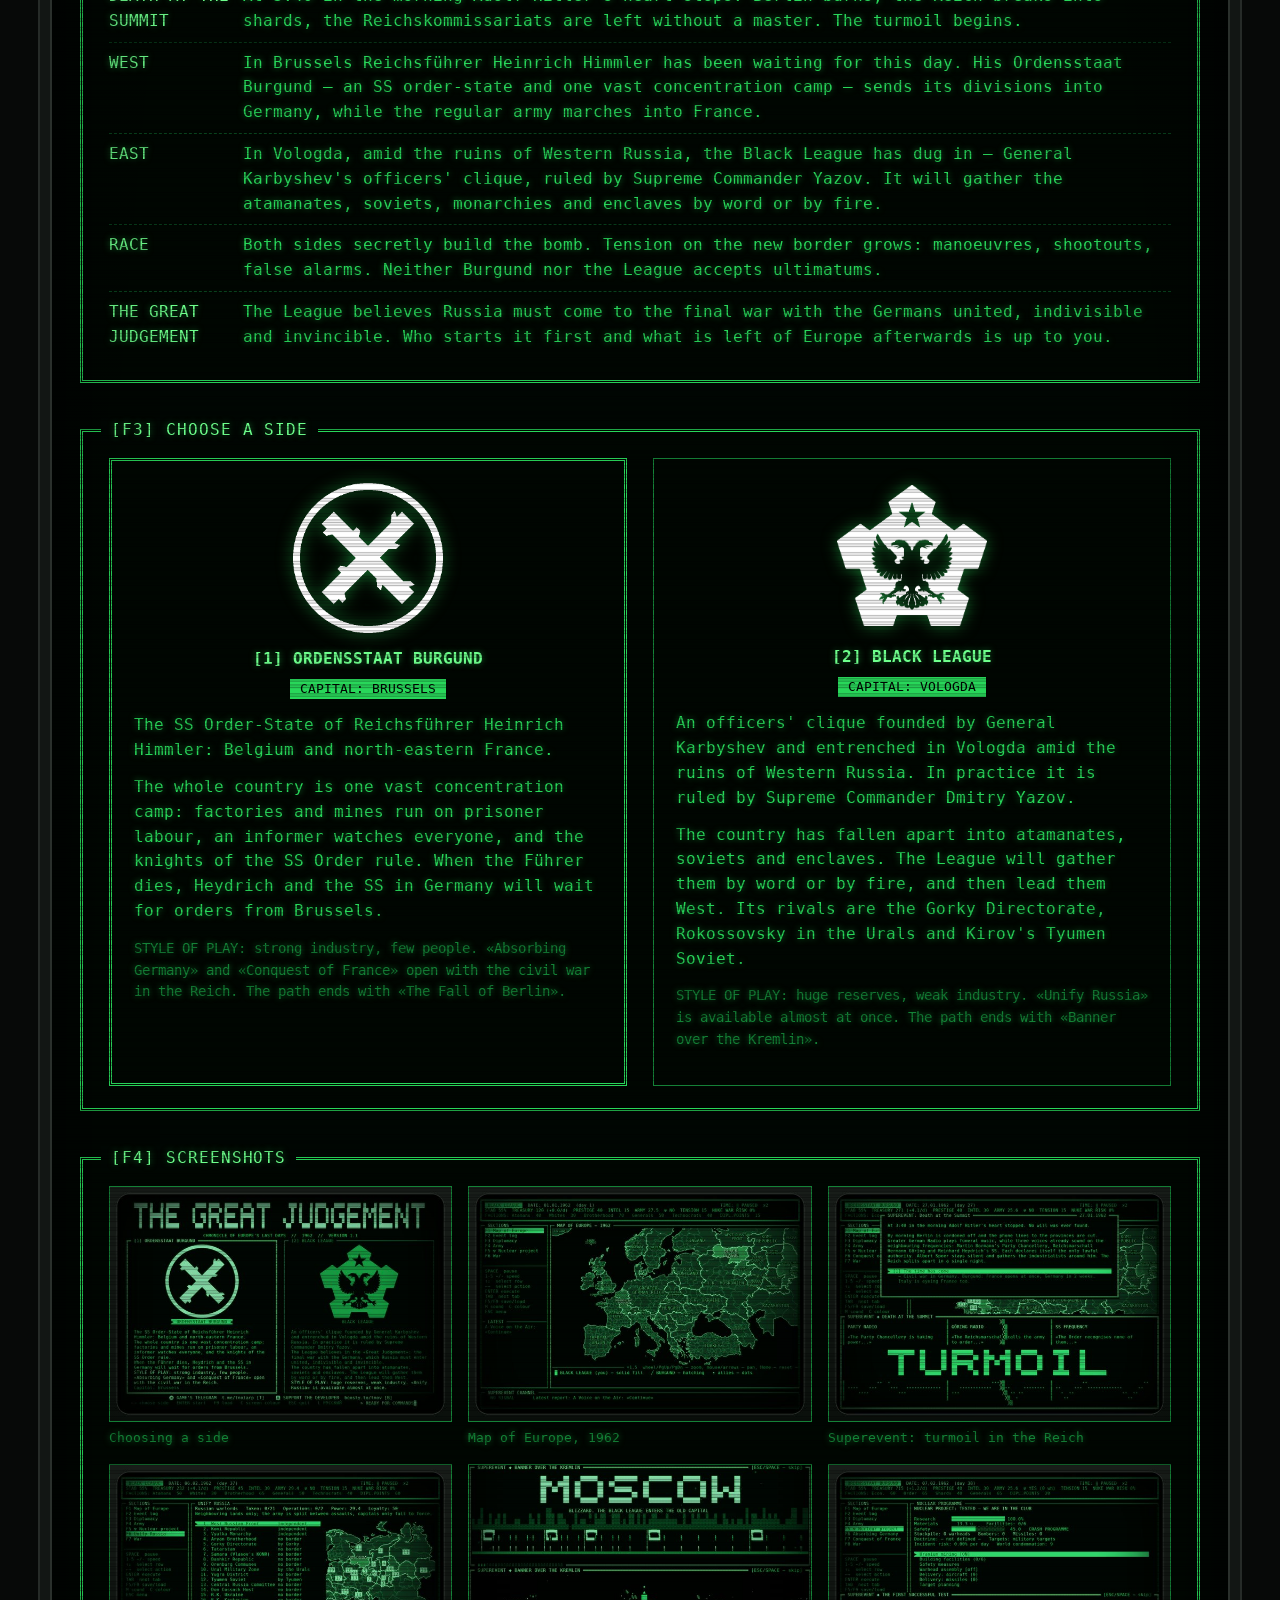
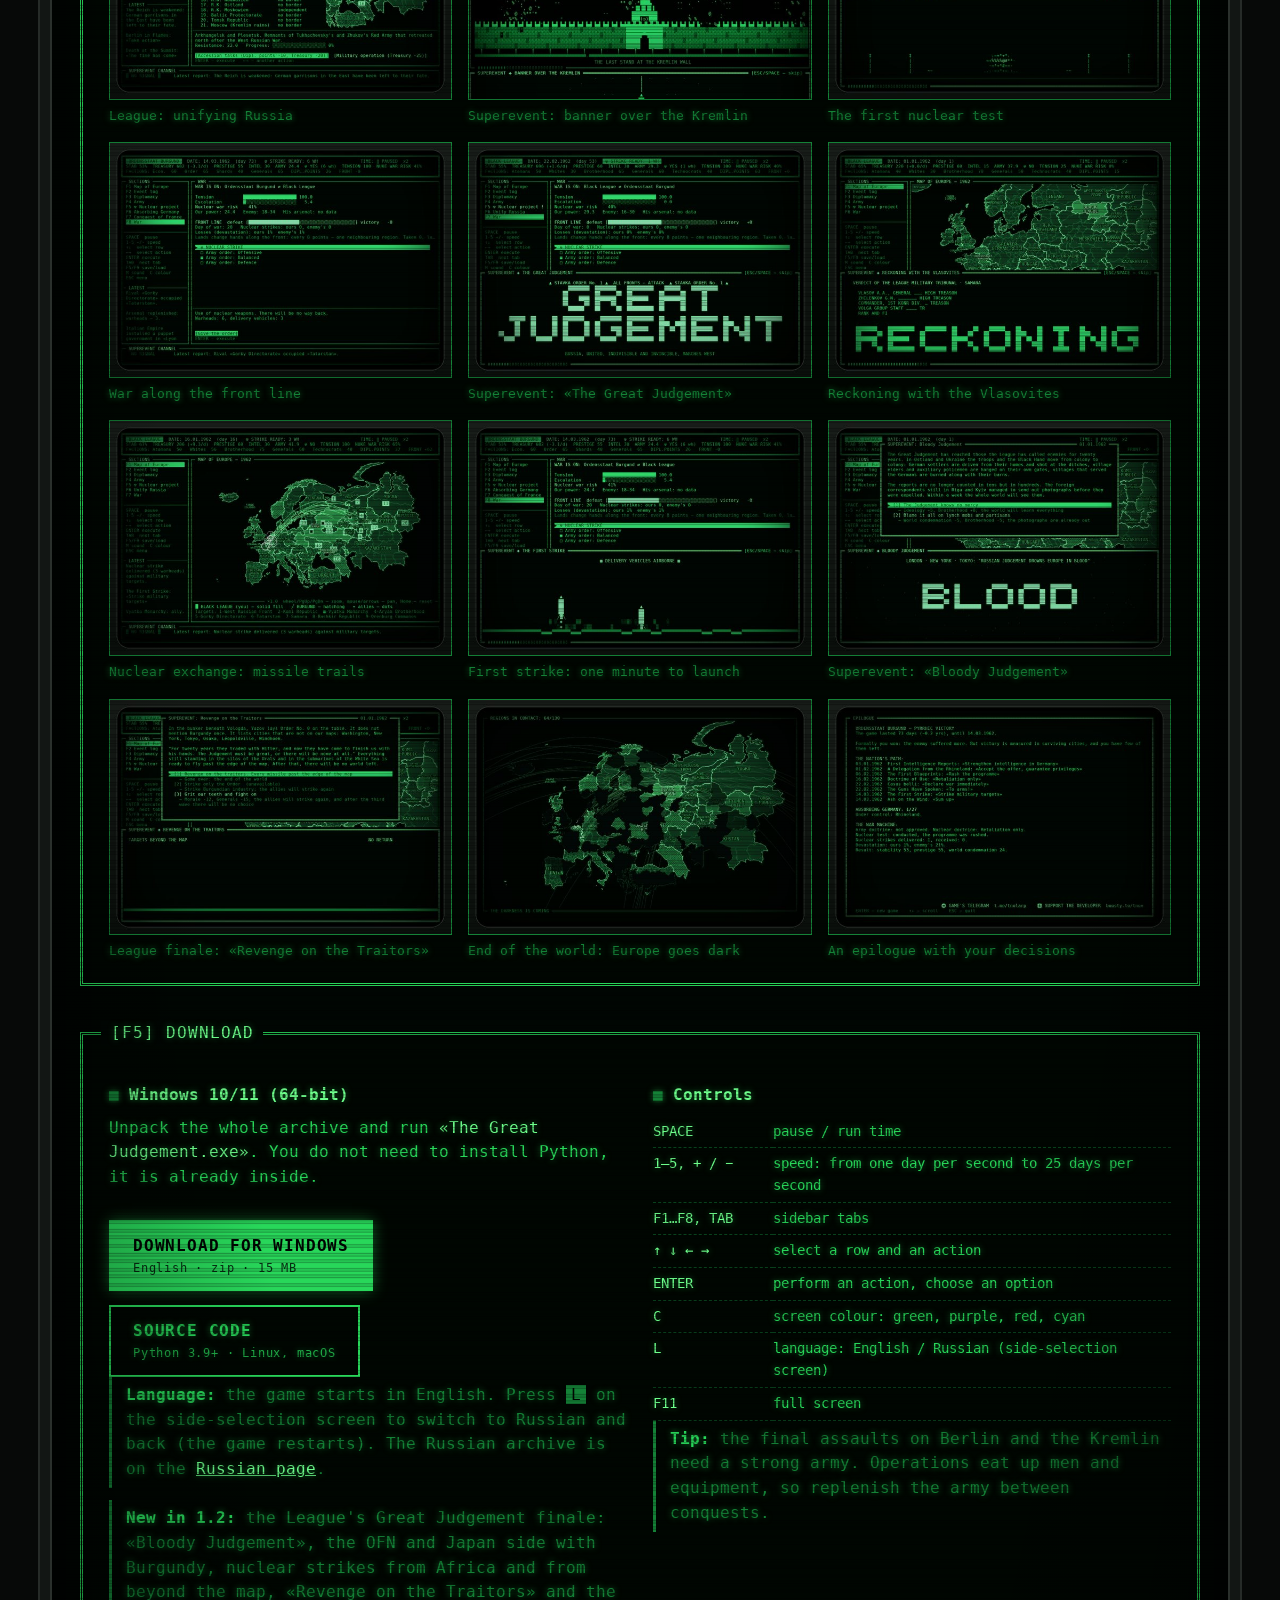
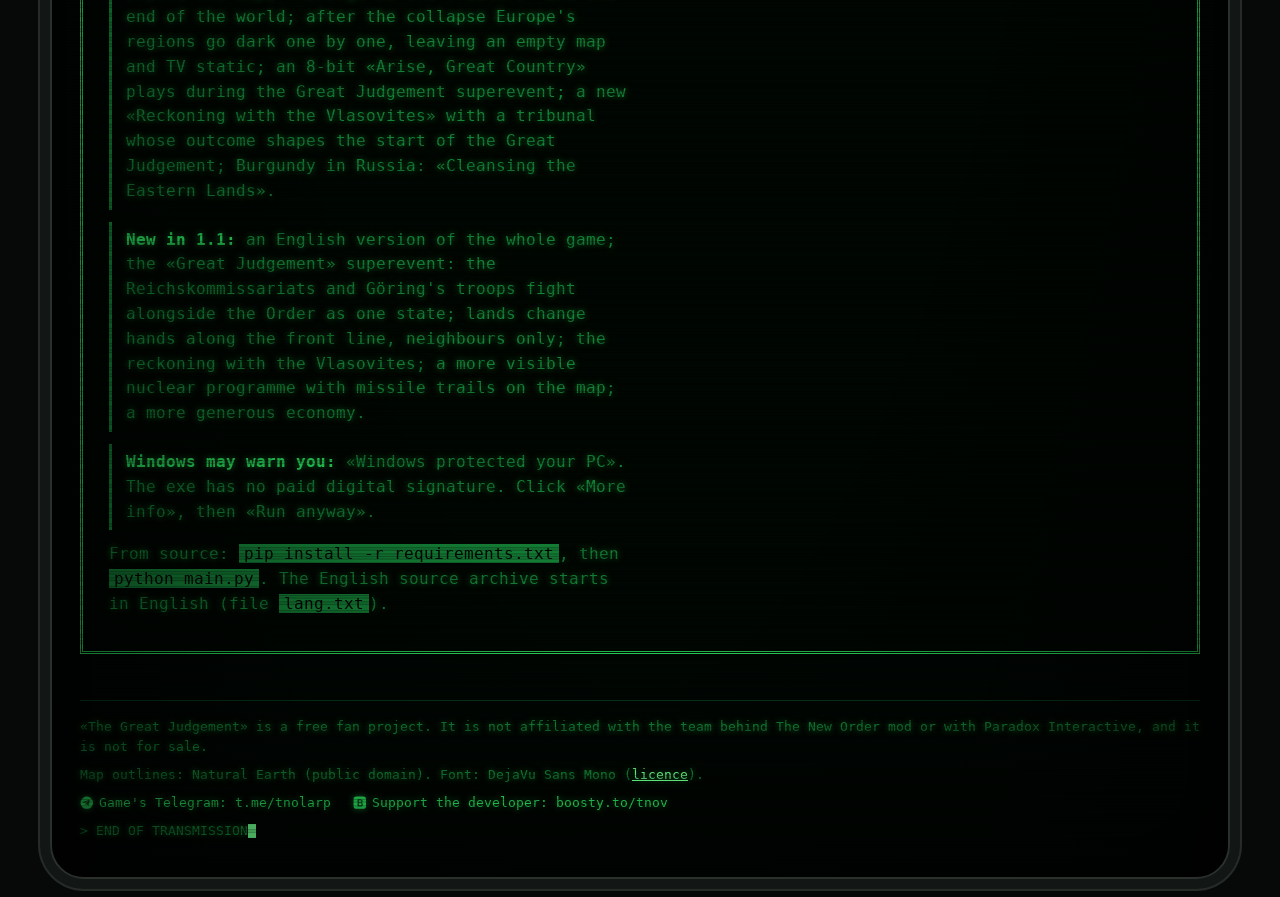
==== commit e343053f: "Версия 1.2: финал Великого суда, архивы 1.2 (ru/en), кадры финала Co-Authored-By: Claude Opus 5.5 <n" ====
--- a/en/index.html
+++ b/en/index.html
@@ -6,7 +6,7 @@
 <title>The Great Judgement — a strategy game inspired by TNO</title>
 <meta name="description" content="«The Great Judgement» is a free grand strategy game in the style of 1980s military terminals, inspired by the mod The New Order. 1962: the Ordensstaat Burgund against the Black League.">
 <meta property="og:title" content="The Great Judgement — chronicle of Europe's last days">
-<meta property="og:description" content="A free terminal strategy game inspired by TNO: Burgund against the Black League, civil war in the Reich, a nuclear race, 6 endings.">
+<meta property="og:description" content="A free terminal strategy game inspired by TNO: Burgund against the Black League, civil war in the Reich, a nuclear race, 8 endings.">
 <meta property="og:image" content="img/shots/select.jpg">
 <meta name="theme-color" content="#000602">
 <link rel="alternate" hreflang="ru" href="https://velikiy-sud.github.io/">
@@ -23,7 +23,7 @@
   </figure>
 
   <header class="status">
-    <span class="left">THE GREAT JUDGEMENT // VERSION 1.1 // <span id="clock">01.01.1962</span></span>
+    <span class="left">THE GREAT JUDGEMENT // VERSION 1.2 // <span id="clock">01.01.1962</span></span>
     <nav>
       <a href="#about"><b>F1</b> ABOUT</a>
       <a href="#story"><b>F2</b> STORY</a>
@@ -44,7 +44,7 @@
       <p>A grand strategy game in the style of 1980s military terminals, inspired by the Hearts of Iron IV mod «The New Order: Last Days of Europe».</p>
       <p>The Reich won the war, but it is rotting from within. The Führer is dying. In the west the SS Order bides its time; in the east the Black League rises from the ruins. You lead one of them to the final war for Europe.</p>
       <div class="actions">
-        <a class="btn" href="../download/the-great-judgement-1.1-windows.zip">[ENTER] DOWNLOAD FOR WINDOWS<small>version 1.1 · English · zip · 15 MB · no Python needed</small></a>
+        <a class="btn" href="../download/the-great-judgement-1.2-windows.zip">[ENTER] DOWNLOAD FOR WINDOWS<small>version 1.2 · English · zip · 15 MB · no Python needed</small></a>
         <a class="btn ghost" href="#story">[F2] READ THE STORY<small>what happens in 1962</small></a>
       </div>
       <div class="links">
@@ -73,7 +73,7 @@
             <li><span class="bright">A nuclear programme:</span> uranium, facilities, leaks and accidents, the test, warheads, bombers and missiles.</li>
             <li><span class="bright">Escalation:</span> manoeuvres, border shootouts, false alarms, casus belli. The war moves along a front line and most often ends in a nuclear exchange.</li>
             <li><span class="bright">Internal politics:</span> factions, loyalty, purges, a «Night of the Long Knives».</li>
-            <li><span class="bright">Six endings</span> and an epilogue that retells your decisions.</li>
+            <li><span class="bright">Eight endings</span> and an epilogue that retells your decisions.</li>
           </ul>
         </div>
       </div>
@@ -128,6 +128,9 @@
         <figure><a href="img/shots/vlasov.jpg"><img src="img/shots/vlasov_s.jpg" alt="Reckoning with the Vlasovites" loading="lazy" width="640" height="439"></a><figcaption>Reckoning with the Vlasovites</figcaption></figure>
         <figure><a href="img/shots/trails.jpg"><img src="img/shots/trails_s.jpg" alt="Missile trails on the map" loading="lazy" width="640" height="439"></a><figcaption>Nuclear exchange: missile trails</figcaption></figure>
         <figure><a href="img/shots/launch.jpg"><img src="img/shots/launch_s.jpg" alt="Countdown before launch" loading="lazy" width="640" height="439"></a><figcaption>First strike: one minute to launch</figcaption></figure>
+        <figure><a href="img/shots/bloody.jpg"><img src="img/shots/bloody_s.jpg" alt="Superevent «Bloody Judgement»" loading="lazy" width="640" height="439"></a><figcaption>Superevent: «Bloody Judgement»</figcaption></figure>
+        <figure><a href="img/shots/revenge.jpg"><img src="img/shots/revenge_s.jpg" alt="Superevent «Revenge on the Traitors»" loading="lazy" width="640" height="439"></a><figcaption>League finale: «Revenge on the Traitors»</figcaption></figure>
+        <figure><a href="img/shots/darkness.jpg"><img src="img/shots/darkness_s.jpg" alt="Europe goes dark after the end of the world" loading="lazy" width="640" height="439"></a><figcaption>End of the world: Europe goes dark</figcaption></figure>
         <figure><a href="img/shots/epilogue.jpg"><img src="img/shots/epilogue_s.jpg" alt="Epilogue of a game" loading="lazy" width="640" height="439"></a><figcaption>An epilogue with your decisions</figcaption></figure>
       </div>
     </section>
@@ -139,10 +142,11 @@
           <h3>Windows 10/11 (64-bit)</h3>
           <p>Unpack the whole archive and run <span class="bright">«The Great Judgement.exe»</span>. You do not need to install Python, it is already inside.</p>
           <div class="actions">
-            <a class="btn" href="../download/the-great-judgement-1.1-windows.zip">DOWNLOAD FOR WINDOWS<small>English · zip · 15 MB</small></a>
-            <a class="btn ghost" href="../download/the-great-judgement-1.1-source.zip">SOURCE CODE<small>Python 3.9+ · Linux, macOS</small></a>
+            <a class="btn" href="../download/the-great-judgement-1.2-windows.zip">DOWNLOAD FOR WINDOWS<small>English · zip · 15 MB</small></a>
+            <a class="btn ghost" href="../download/the-great-judgement-1.2-source.zip">SOURCE CODE<small>Python 3.9+ · Linux, macOS</small></a>
           </div>
           <p class="note"><b>Language:</b> the game starts in English. Press <kbd>L</kbd> on the side-selection screen to switch to Russian and back (the game restarts). The Russian archive is on the <a href="../#download" hreflang="ru">Russian page</a>.</p>
+          <p class="note"><b>New in 1.2:</b> the League's Great Judgement finale: «Bloody Judgement», the OFN and Japan side with Burgundy, nuclear strikes from Africa and from beyond the map, «Revenge on the Traitors» and the end of the world; after the collapse Europe's regions go dark one by one, leaving an empty map and TV static; an 8-bit «Arise, Great Country» plays during the Great Judgement superevent; a new «Reckoning with the Vlasovites» with a tribunal whose outcome shapes the start of the Great Judgement; Burgundy in Russia: «Cleansing the Eastern Lands».</p>
           <p class="note"><b>New in 1.1:</b> an English version of the whole game; the «Great Judgement» superevent: the Reichskommissariats and Göring's troops fight alongside the Order as one state; lands change hands along the front line, neighbours only; the reckoning with the Vlasovites; a more visible nuclear programme with missile trails on the map; a more generous economy.</p>
           <p class="note"><b>Windows may warn you:</b> «Windows protected your PC». The exe has no paid digital signature. Click «More info», then «Run anyway».</p>
           <p class="dim">From source: <kbd>pip install -r requirements.txt</kbd>, then <kbd>python main.py</kbd>. The English source archive starts in English (file <kbd>lang.txt</kbd>).</p>
